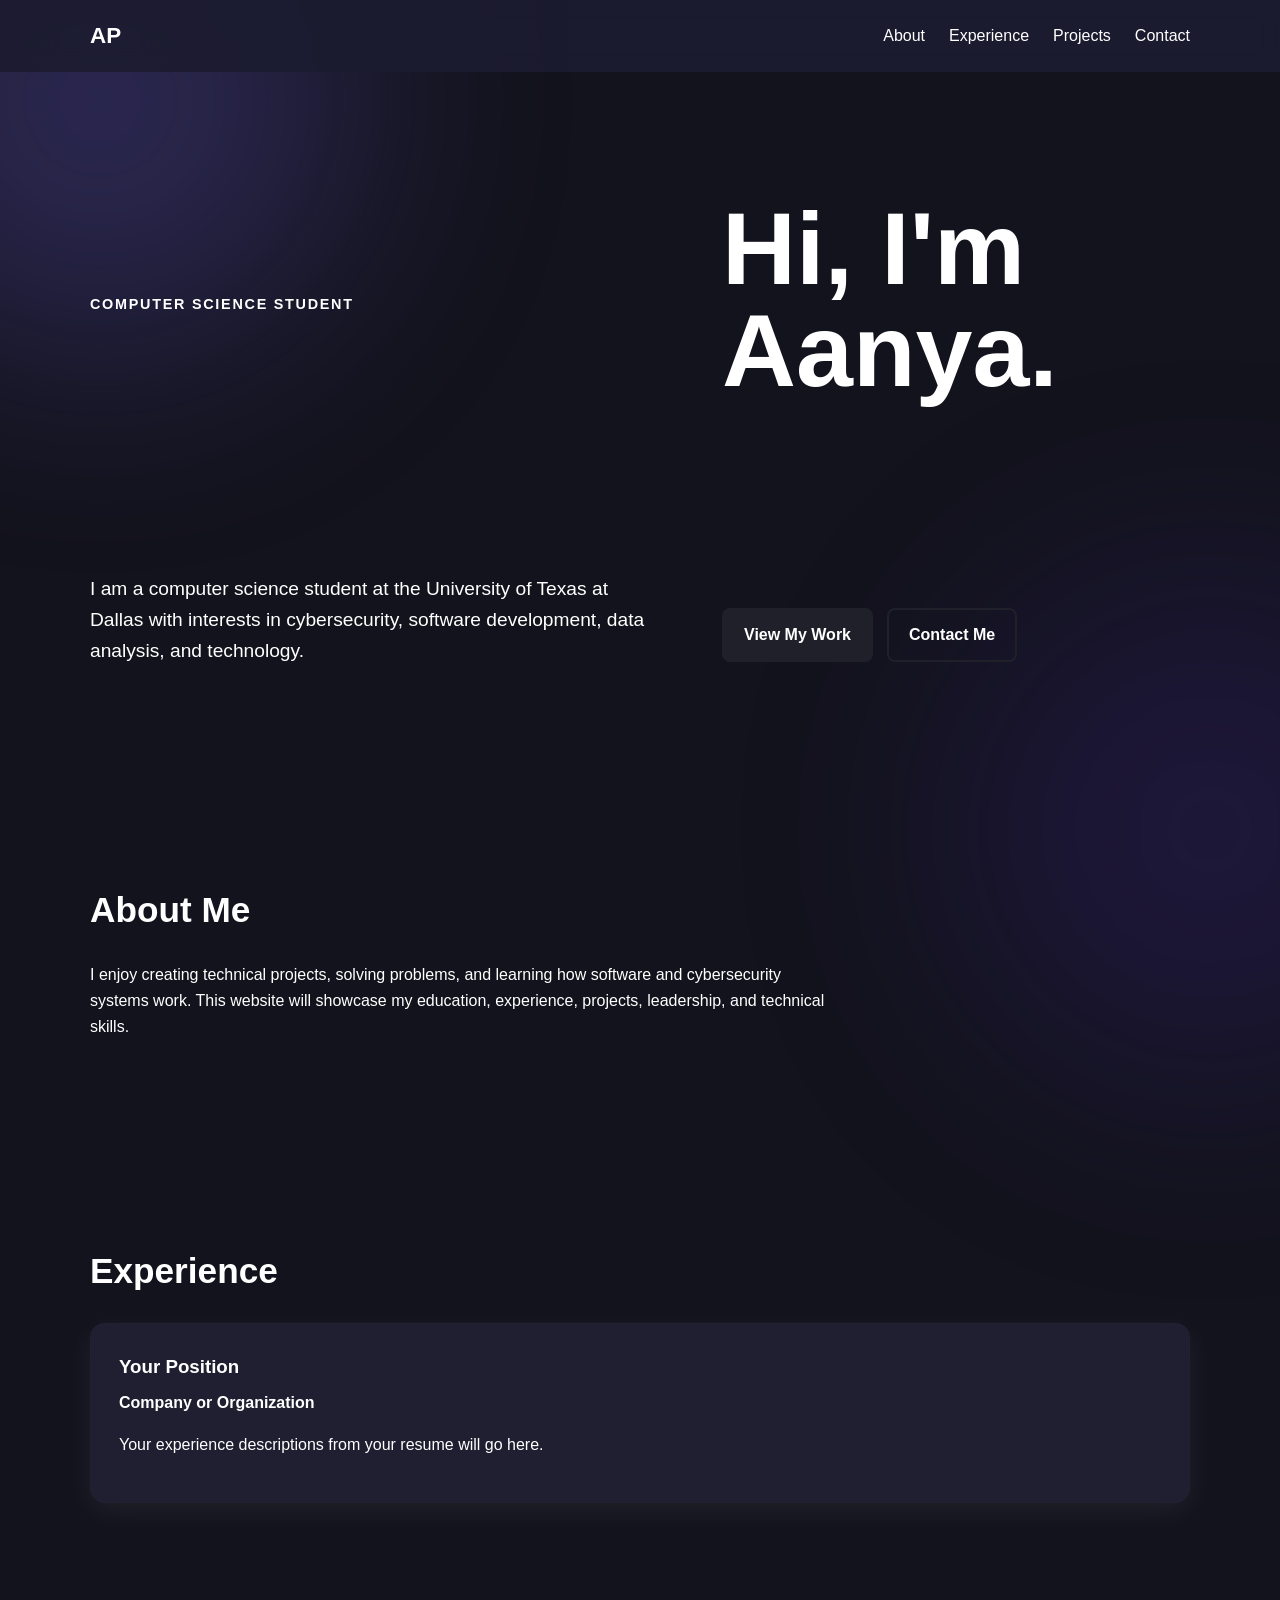
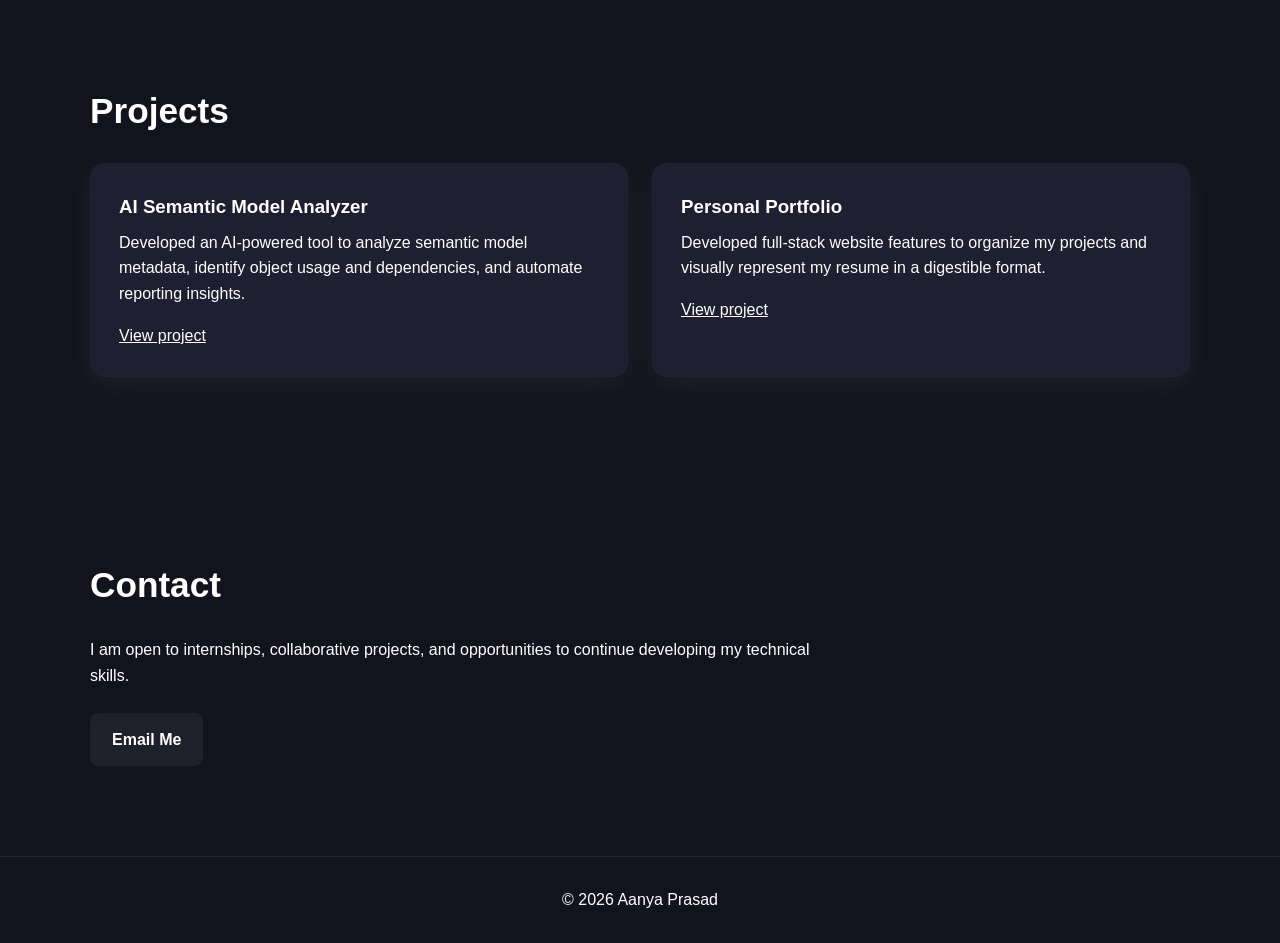
==== about.html @ 7e13acd4 "added more thematic stuff, glow, and added pages, need to update them" ====
<!DOCTYPE html>
<html lang="en">
<head>
    <meta charset="UTF-8">

    <meta
        name="viewport"
        content="width=device-width, initial-scale=1.0"
    >

    <meta
        name="description"
        content="Portfolio website for Aanya Prasad, a computer science student at UT Dallas."
    >

    <title>Aanya Prasad | Portfolio</title>

    <link rel="stylesheet" href="assets/css/style.css">
</head>

<body>
    <header class="site-header">
        <nav class="navbar">
            <a class="logo" href="#home">AP</a>

            <ul class="nav-links">
                <li><a href="#about">About</a></li>
                <li><a href="#experience">Experience</a></li>
                <li><a href="#projects">Projects</a></li>
                <li><a href="#contact">Contact</a></li>
            </ul>
        </nav>
    </header>

    <main>
        <section id="home" class="hero">
            <p class="eyebrow">Computer Science Student</p>

            <h1>Hi, I'm Aanya.</h1>

            <p class="hero-description">
                I am a computer science student at the University of Texas
                at Dallas with interests in cybersecurity, software
                development, data analysis, and technology.
            </p>

            <div class="hero-buttons">
                <a class="button primary-button" href="#projects">
                    View My Work
                </a>

                <a class="button secondary-button" href="#contact">
                    Contact Me
                </a>
            </div>
        </section>

        <section id="about" class="content-section">
            <h2>About Me</h2>

            <p>
                I enjoy creating technical projects, solving problems, and
                learning how software and cybersecurity systems work. This
                website will showcase my education, experience, projects,
                leadership, and technical skills.
            </p>
        </section>

        <section id="experience" class="content-section">
            <h2>Experience</h2>

            <article class="card">
                <h3>Your Position</h3>
                <p class="card-subtitle">Company or Organization</p>
                <p>
                    Your experience descriptions from your resume will go here.
                </p>
            </article>
        </section>

        <section id="projects" class="content-section">
            <h2>Projects</h2>

            <div class="card-grid">
                <article class="card">
                    <h3>AI Semantic Model Analyzer</h3>

                    <p>
                        Developed an AI-powered tool to analyze semantic model 
                        metadata, identify object usage and dependencies, and 
                        automate reporting insights.
                    </p>

                    <a href="#" aria-label="View AI Semantic Model Analyzer">
                        View project
                    </a>
                </article>

                <article class="card">
                    <h3>Personal Portfolio</h3>

                    <p>
                        Developed full-stack website features to organize
                        my projects and visually represent my resume in a 
                        digestible format.
                    </p>

                    <a href="#" aria-label="View additional project">
                        View project
                    </a>
                </article>
            </div>
        </section>

        <section id="contact" class="content-section">
            <h2>Contact</h2>

            <p>
                I am open to internships, collaborative projects, and
                opportunities to continue developing my technical skills.
            </p>

            <a class="button primary-button" href="mailto:your-email@example.com">
                Email Me
            </a>
        </section>
    </main>

    <footer>
        <p>
            &copy; <span id="current-year"></span> Aanya Prasad
        </p>
    </footer>

    <script src="assets/js/script.js"></script>
</body>
</html>
---- assets/css/style.css ----
/* ------------------------------
   Global reset and base styles
------------------------------ */

* {
    box-sizing: border-box;
    margin: 0;
    padding: 0;
}

html {
    scroll-behavior: smooth;
}

body {
    position: relative;
    min-height: 100vh;
    overflow-x: hidden;

    background: #13131d;
    color: #ffffff;

    font-family: Arial, Helvetica, sans-serif;
    line-height: 1.6;
}

body::before,
body::after {
    content: "";
    position: fixed;
    z-index: -2;

    width: 500px;
    height: 500px;

    border-radius: 50%;
    filter: blur(120px);
    opacity: 0.35;

    pointer-events: none;
}

body::before {
    top: -150px;
    left: -150px;

    background: rgba(121, 107, 245, 0.7);
}

body::after {
    right: -180px;
    bottom: -180px;

    background: rgba(70, 40, 160, 0.65);
}

a {
    color: inherit;
}


/* ------------------------------
   Header and navigation
------------------------------ */

.site-header {
    position: sticky;
    top: 0;
    z-index: 100;

    background: rgba(28, 28, 49, 0.95);
    backdrop-filter: blur(10px);
}

.navbar {
    display: flex;
    align-items: center;
    justify-content: space-between;

    width: min(1100px, 90%);
    min-height: 72px;
    margin: 0 auto;
}

.logo {
    display: inline-block;

    font-size: 1.4rem;
    font-weight: bold;
    text-decoration: none;

    transition:
        transform 0.25s ease,
        text-shadow 0.25s ease,
        color 0.25s ease;
}

.logo:hover {
    transform: translateY(-3px) scale(1.08);

    text-shadow:
        0 0 10px rgba(121, 107, 245, 0.75),
        0 0 22px rgba(121, 107, 245, 0.45),
        0 0 34px rgba(121, 107, 245, 0.25);
}

.nav-links {
    display: flex;
    gap: 24px;

    list-style: none;
}

.nav-links a {
    display: inline-block;

    text-decoration: none;
    letter-spacing: 0;

    transition:
        transform 0.25s ease,
        text-shadow 0.25s ease,
        letter-spacing 0.25s ease,
        color 0.25s ease;
}

.nav-links a:hover {
    letter-spacing: 0.05em;
    transform: translateY(-3px) scale(1.09);

    text-shadow:
        0 0 10px rgba(121, 107, 245, 0.7),
        0 0 20px rgba(121, 107, 245, 0.45),
        0 0 35px rgba(121, 107, 245, 0.25);
}


/* ------------------------------
   Main layout
------------------------------ */

main {
    width: min(1100px, 90%);
    margin: 0 auto;
}


/* ------------------------------
   Hero section
------------------------------ */

.hero {
    display: grid;
    grid-template-columns: 1.1fr 0.9fr;
    align-items: center;
    gap: 60px;

    min-height: 80vh;
    padding: 80px 0;
}

.hero-content {
    position: relative;
    z-index: 2;
}

.eyebrow {
    margin-bottom: 12px;

    font-size: 0.9rem;
    font-weight: bold;
    letter-spacing: 0.12em;
    text-transform: uppercase;
}

.hero h1 {
    max-width: 800px;
    margin-bottom: 20px;

    font-size: clamp(3rem, 8vw, 6.5rem);
    line-height: 1;
}

.hero-name {
    background-image: linear-gradient(
        135deg,
        #8174ff 0%,
        #a96eff 20%,
        #d56dff 42%,
        #ff7ca7 60%,
        #ff9d73 78%,
        #ffe07e 100%
    );

    background-size: 150% 100%;
    background-position: 75% center;

    background-clip: text;
    -webkit-background-clip: text;

    color: transparent;
    -webkit-text-fill-color: transparent;
}

.hero-description {
    max-width: 680px;

    font-size: 1.2rem;
}

.hero-buttons {
    display: flex;
    flex-wrap: wrap;
    gap: 14px;

    margin-top: 30px;
}


/* ------------------------------
   Hero image and glow
------------------------------ */

.hero-visual {
    position: relative;
    isolation: isolate;

    display: flex;
    align-items: center;
    justify-content: center;

    min-height: 520px;
}

.glow {
    position: absolute;
    z-index: -1;

    width: 420px;
    height: 420px;

    border-radius: 50%;
    filter: blur(75px);

    pointer-events: none;
}

.glow-bottom {

    left: -100px;
    bottom: -140px;
    width: 520px;
    height: 520px;

    background: radial-gradient(
        circle,
        rgba(255, 204, 101, 1) 0%,
        rgba(255, 118, 112, 0.85) 30%,
        rgba(225, 76, 158, 0.55) 55%,
        rgba(140, 88, 255, 0.25) 72%,
        transparent 82%
    );
}

.glow-top {

    right: -40px;
    top: -20px;
    width: 330px;
    height: 330px;

    background: radial-gradient(
        circle,
        rgba(255, 204, 101, 1) 0%,
        rgba(255, 118, 112, 0.85) 30%,
        rgba(225, 76, 158, 0.55) 55%,
        rgba(140, 88, 255, 0.25) 72%,
        transparent 82%
    );
}

.headshot-placeholder,
.headshot {
    position: relative;
    z-index: 1;

    width: min(360px, 85%);
    aspect-ratio: 4 / 5;

    border: 1px solid rgba(255, 255, 255, 0.16);
    border-radius: 28px;
}

.headshot-placeholder {
    display: flex;
    align-items: center;
    justify-content: center;

    background: rgba(255, 255, 255, 0.04);
    backdrop-filter: blur(10px);

    color: rgba(255, 255, 255, 0.55);
    font-weight: bold;
    letter-spacing: 0.08em;
    text-transform: uppercase;
}

.headshot {
    display: block;
    object-fit: cover;

    box-shadow:
        0 18px 50px rgba(0, 0, 0, 0.3),
        0 0 35px rgba(255, 105, 132, 0.16);
}


/* ------------------------------
   Buttons
------------------------------ */

.button {
    display: inline-block;

    padding: 12px 20px;

    border: 2px solid #20202a;
    border-radius: 8px;

    font-weight: bold;
    text-decoration: none;

    transition:
        transform 0.25s ease,
        box-shadow 0.25s ease,
        background-color 0.25s ease,
        color 0.25s ease;
}

.primary-button {
    background: #20202a;
    color: #ffffff;
}

.secondary-button {
    background: transparent;
}

.button:hover {
    transform: translateY(-3px) scale(1.03);

    box-shadow:
        0 0 10px rgba(121, 107, 245, 0.4),
        0 0 25px rgba(121, 107, 245, 0.25);
}

.contact-section .button {
    margin-top: 24px;
}


/* ------------------------------
   Content sections
------------------------------ */

.content-section {
    padding: 90px 0;
}

.content-section h2 {
    margin-bottom: 24px;

    font-size: 2.2rem;
}

.content-section > p {
    max-width: 750px;
    margin-bottom: 24px;
}

.section-text {
    position: relative;
    isolation: isolate;

    max-width: 750px;
}

.section-text::before {
    content: "";
    position: absolute;
    z-index: -1;

    width: 420px;
    height: 260px;

    top: 50%;
    left: 22%;

    transform: translate(-50%, -50%);
    border-radius: 50%;

    filter: blur(85px);
    opacity: 0.22;

    pointer-events: none;
}

.section-text h2 {
    display: inline-block;

    background-clip: text;
    -webkit-background-clip: text;

    color: transparent;
    -webkit-text-fill-color: transparent;
}


/* ------------------------------
   Section glow colors
------------------------------ */

.about-section .section-text::before {
    background: #ff6f7d;
}

.experience-section .section-text::before {
    background: #b66cff;
}

.projects-section .section-text::before {
    background: #ffae42;
}

.contact-section .section-text::before {
    background: #ff5fa2;
}


/* ------------------------------
   Section heading gradients
------------------------------ */

.about-section h2 {
    background-image: linear-gradient(
        90deg,
        #ffcb8e,
        #ff738a
    );
}

.experience-section h2 {
    background-image: linear-gradient(
        90deg,
        #8f7cff,
        #d67cff
    );
}

.projects-section h2 {
    background-image: linear-gradient(
        90deg,
        #ffe073,
        #ff9d45
    );
}

.contact-section h2 {
    background-image: linear-gradient(
        90deg,
        #ff8cc8,
        #ff5f91
    );
}


/* ------------------------------
   Cards
------------------------------ */

.card-grid {
    display: grid;
    grid-template-columns: repeat(2, minmax(0, 1fr));
    gap: 24px;
}

.card {
    padding: 28px;

    background: rgba(33, 34, 53, 0.88);
    border: 1px solid #212132;
    border-radius: 14px;

    box-shadow: 0 8px 30px rgba(253, 253, 253, 0.06);
}

.card h3 {
    margin-bottom: 8px;
}

.card p {
    margin-bottom: 16px;
}

.card-subtitle {
    font-weight: bold;
}


/* ------------------------------
   Footer
------------------------------ */

footer {
    padding: 30px;

    text-align: center;

    border-top: 1px solid #27273f;
}


/* ------------------------------
   Mobile styles
------------------------------ */

@media (max-width: 800px) {
    .hero {
        grid-template-columns: 1fr;
        gap: 30px;

        min-height: auto;
        padding: 90px 0 60px;
    }

    .hero-visual {
        min-height: 420px;
    }

    .headshot-glow {
        width: 620px;
        height: 620px;
    }

    .headshot-placeholder,
    .headshot {
        width: min(320px, 82%);
    }
}

@media (max-width: 700px) {
    .navbar {
        min-height: 64px;
    }

    .nav-links {
        gap: 12px;

        font-size: 0.9rem;
    }

    .card-grid {
        grid-template-columns: 1fr;
    }

    .hero h1 {
        font-size: clamp(3rem, 15vw, 5rem);
    }

    .content-section {
        padding: 70px 0;
    }

    .section-text::before {
        width: 320px;
        height: 220px;

        left: 35%;
    }
}
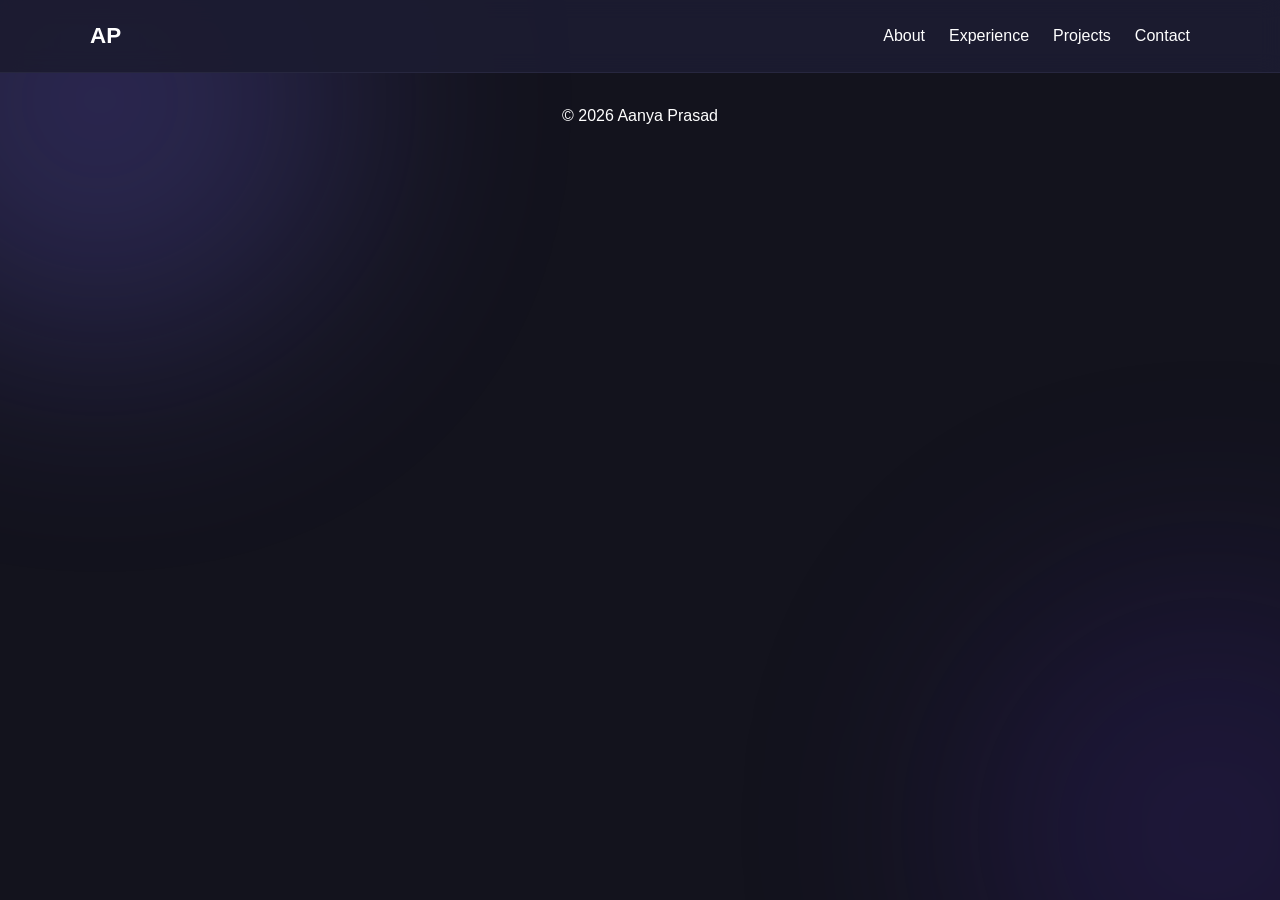
==== commit 480be970: "footer update, contact page fleshed out, idk what else" ====
--- a/about.html
+++ b/about.html
@@ -21,18 +21,18 @@
 <body>
     <header class="site-header">
         <nav class="navbar">
-            <a class="logo" href="#home">AP</a>
+            <a class="logo" href="index.html">AP</a>
 
             <ul class="nav-links">
-                <li><a href="#about">About</a></li>
-                <li><a href="#experience">Experience</a></li>
-                <li><a href="#projects">Projects</a></li>
-                <li><a href="#contact">Contact</a></li>
+                <li><a href="about.html">About</a></li>
+                <li><a href="experience.html">Experience</a></li>
+                <li><a href="projects.html">Projects</a></li>
+                <li><a href="contact.html">Contact</a></li>
             </ul>
         </nav>
     </header>
 
-    <main>
+    <!-- <main>
         <section id="home" class="hero">
             <p class="eyebrow">Computer Science Student</p>
 
@@ -124,7 +124,7 @@
                 Email Me
             </a>
         </section>
-    </main>
+    </main> -->
 
     <footer>
         <p>
--- a/assets/css/style.css
+++ b/assets/css/style.css
@@ -324,7 +324,10 @@
 
     padding: 12px 20px;
 
-    border: 2px solid #20202a;
+    margin-right: 12px;
+    margin-top: 12px;
+
+    border: 1.5px solid #32324a;
     border-radius: 8px;
 
     font-weight: bold;
@@ -344,6 +347,7 @@
 
 .secondary-button {
     background: transparent;
+    color: #ffffff;
 }
 
 .button:hover {
@@ -354,23 +358,73 @@
         0 0 25px rgba(121, 107, 245, 0.25);
 }
 
-.contact-section .button {
-    margin-top: 24px;
-}
-
 
 /* ------------------------------
    Content sections
 ------------------------------ */
-
 .content-section {
     padding: 90px 0;
 }
 
 .content-section h2 {
     margin-bottom: 24px;
-
     font-size: 2.2rem;
+}
+
+.contact-form {
+    display: flex;
+    flex-direction: column;
+    gap: 24px;
+
+    width: 100%;
+    max-width: 700px;
+}
+
+.form-field {
+    display: flex;
+    flex-direction: column;
+    gap: 8px;
+}
+
+.form-field label {
+    font-size: 0.95rem;
+    font-weight: bold;
+}
+
+.form-field input,
+.form-field textarea {
+    width: 100%;
+    padding: 14px 16px;
+
+    background: rgba(255, 255, 255, 0.05);
+    color: #ffffff;
+
+    border: 1px solid rgba(255, 255, 255, 0.15);
+    border-radius: 10px;
+
+    font: inherit;
+
+    transition:
+        border-color 0.25s ease,
+        box-shadow 0.25s ease,
+        background-color 0.25s ease;
+}
+
+.form-field textarea {
+    resize: vertical;
+    min-height: 160px;
+}
+
+.form-field input:focus,
+.form-field textarea:focus {
+    outline: none;
+
+    background: rgba(255, 255, 255, 0.07);
+    border-color: rgba(169, 110, 255, 0.8);
+
+    box-shadow:
+        0 0 0 3px rgba(169, 110, 255, 0.12),
+        0 0 22px rgba(169, 110, 255, 0.12);
 }
 
 .content-section > p {
@@ -415,6 +469,76 @@
     -webkit-text-fill-color: transparent;
 }
 
+
+/* ------------------------------
+    Contact Page Stuff
+------------------------------ */
+.contact-page {
+    display: grid;
+    grid-template-columns: 0.85fr 1.15fr;
+    align-items: start;
+    gap: 70px;
+
+    min-height: calc(100vh - 72px);
+    padding: 100px 0;
+}
+
+.contact-intro h1 {
+    margin-bottom: 20px;
+
+    font-size: clamp(3rem, 7vw, 5.5rem);
+    line-height: 1;
+
+    background-image: linear-gradient(
+        275deg,
+        #fbb9db,
+        #fc3d79
+    );
+
+    background-clip: text;
+    -webkit-background-clip: text;
+
+    color: transparent;
+    -webkit-text-fill-color: transparent;
+}
+
+.contact-intro p {
+    max-width: 500px;
+}
+
+.contact-form {
+    width: 100%;
+    max-width: 650px;
+}
+
+.contact-section .button {
+    margin-top: 24px;
+}
+.contact-form-container {
+    position: relative;
+    isolation: isolate;
+    width: 100%;
+    max-width: 750px;
+}
+
+.contact-form-container::before {
+    content: "";
+    position: absolute;
+    z-index: -1;
+
+    width: 700px;
+    height: 500px;
+
+    top: 50%;
+    left: 50%;
+    transform: translate(-50%, -50%);
+
+    border-radius: 50%;
+    background: #ff5fa2;
+
+    filter: blur(110px);
+    opacity: 0.25;
+}
 
 /* ------------------------------
    Section glow colors
@@ -519,6 +643,38 @@
     border-top: 1px solid #27273f;
 }
 
+.footer-content {
+    display: flex;
+    justify-content: space-between;
+    align-items: center;
+
+    width: min(1100px, 90%);
+    margin: 0 auto;
+}
+
+.social-icon {
+    width: 34px;
+    height: 34px;
+
+    transition:
+        transform 0.25s ease,
+        filter 0.25s ease;
+}
+
+.social-icon:hover {
+    transform: translateY(-3px) scale(1.1);
+
+    filter:
+        drop-shadow(0 0 8px rgba(121, 107, 245, 0.6))
+        drop-shadow(0 0 18px rgba(121, 107, 245, 0.35));
+}
+
+.social-links {
+    display: flex;
+    align-items: center;
+    gap: 18px;
+}
+
 
 /* ------------------------------
    Mobile styles
@@ -537,17 +693,20 @@
         min-height: 420px;
     }
 
-    .headshot-glow {
-        width: 620px;
-        height: 620px;
-    }
-
     .headshot-placeholder,
     .headshot {
         width: min(320px, 82%);
     }
 }
 
+@media (max-width: 800px) {
+    .contact-page {
+        grid-template-columns: 1fr;
+        gap: 45px;
+        padding: 70px 0;
+    }
+}
+
 @media (max-width: 700px) {
     .navbar {
         min-height: 64px;
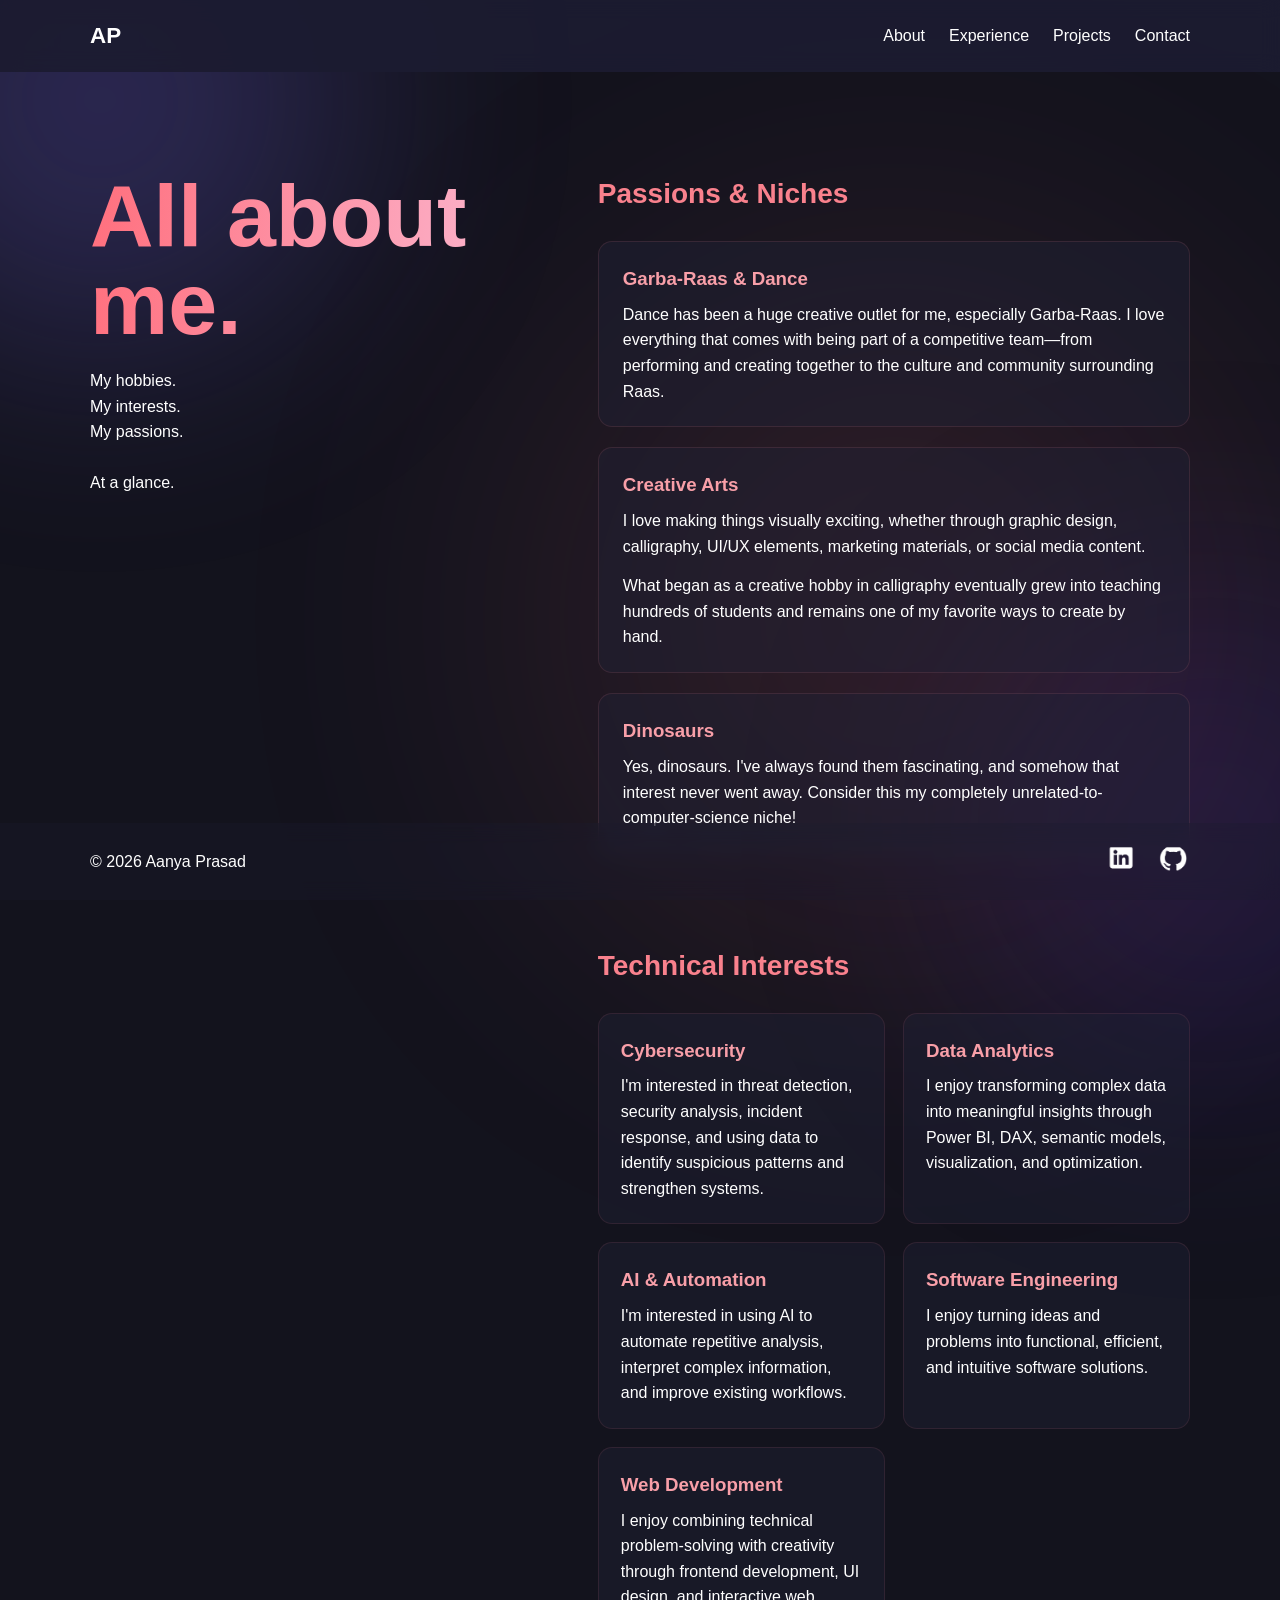
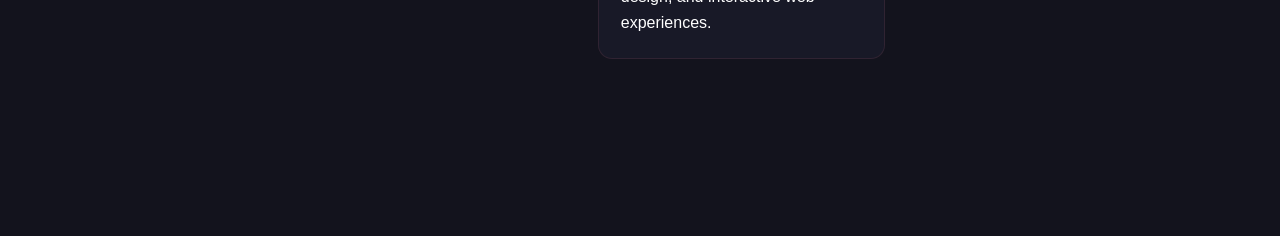
==== commit a3a3ee10: "finished it lol but updated all pages, made the experience a timeline, about me card section, added " ====
--- a/about.html
+++ b/about.html
@@ -16,6 +16,7 @@
     <title>Aanya Prasad | Portfolio</title>
 
     <link rel="stylesheet" href="assets/css/style.css">
+    <link rel="stylesheet" href="assets/css/about.css">
 </head>
 
 <body>
@@ -32,104 +33,149 @@
         </nav>
     </header>
 
-    <!-- <main>
-        <section id="home" class="hero">
-            <p class="eyebrow">Computer Science Student</p>
+    <main>
+        <section id="about" class="about-page">
 
-            <h1>Hi, I'm Aanya.</h1>
+            <div class="about-intro">
+                <h1>All about me.</h1>
 
-            <p class="hero-description">
-                I am a computer science student at the University of Texas
-                at Dallas with interests in cybersecurity, software
-                development, data analysis, and technology.
-            </p>
+                <p>
+                    My hobbies.<br>
+                    My interests.<br>
+                    My passions.<br><br>
+                    At a glance.
+                </p>
+            </div>
 
-            <div class="hero-buttons">
-                <a class="button primary-button" href="#projects">
-                    View My Work
+            <div class="about-content">
+
+                <section class="about-group">
+                    <h2>Passions & Niches</h2>
+
+                    <div class="about-card">
+                        <h3>Garba-Raas & Dance</h3>
+                        <p>
+                            Dance has been a huge creative outlet for me, especially
+                            Garba-Raas. I love everything that comes with being part
+                            of a competitive team—from performing and creating
+                            together to the culture and community surrounding Raas.
+                        </p>
+                    </div>
+
+                    <div class="about-card">
+                        <h3>Creative Arts</h3>
+                        <p>
+                            I love making things visually exciting, whether through
+                            graphic design, calligraphy, UI/UX elements, marketing
+                            materials, or social media content.
+                        </p>
+
+                        <p>
+                            What began as a creative hobby in calligraphy eventually
+                            grew into teaching hundreds of students and remains one
+                            of my favorite ways to create by hand.
+                        </p>
+                    </div>
+
+                    <div class="about-card">
+                        <h3>Dinosaurs</h3>
+                        <p>
+                            Yes, dinosaurs. I've always found them fascinating, and
+                            somehow that interest never went away. Consider this my
+                            completely unrelated-to-computer-science niche!
+                        </p>
+                    </div>
+                </section>
+
+
+                <section class="about-group">
+                    <h2>Technical Interests</h2>
+
+                    <div class="interest-grid">
+
+                        <article class="interest-card">
+                            <h3>Cybersecurity</h3>
+                            <p>
+                                I'm interested in threat detection, security analysis,
+                                incident response, and using data to identify suspicious
+                                patterns and strengthen systems.
+                            </p>
+                        </article>
+
+                        <article class="interest-card">
+                            <h3>Data Analytics</h3>
+                            <p>
+                                I enjoy transforming complex data into meaningful
+                                insights through Power BI, DAX, semantic models,
+                                visualization, and optimization.
+                            </p>
+                        </article>
+
+                        <article class="interest-card">
+                            <h3>AI & Automation</h3>
+                            <p>
+                                I'm interested in using AI to automate repetitive
+                                analysis, interpret complex information, and improve
+                                existing workflows.
+                            </p>
+                        </article>
+
+                        <article class="interest-card">
+                            <h3>Software Engineering</h3>
+                            <p>
+                                I enjoy turning ideas and problems into functional,
+                                efficient, and intuitive software solutions.
+                            </p>
+                        </article>
+
+                        <article class="interest-card">
+                            <h3>Web Development</h3>
+                            <p>
+                                I enjoy combining technical problem-solving with
+                                creativity through frontend development, UI design,
+                                and interactive web experiences.
+                            </p>
+                        </article>
+
+                    </div>
+                </section>
+
+            </div>
+
+        </section>
+    </main>
+
+    <footer>
+        <div class="footer-content">
+            <p>&copy; <span id="current-year"></span> Aanya Prasad</p>
+
+            <div class="social-links">
+                <a
+                    href="https://www.linkedin.com/in/aanya-prasad-876735283/"
+                    target="_blank"
+                    rel="noopener noreferrer"
+                    aria-label="Visit my LinkedIn profile"
+                >
+                    <img
+                        src="assets/images/linkedin.png"
+                        alt="LinkedIn"
+                        class="social-icon"
+                    >
                 </a>
-
-                <a class="button secondary-button" href="#contact">
-                    Contact Me
+                <a
+                    href="https://github.com/aanyaprsd"
+                    target="_blank"
+                    rel="noopener noreferrer"
+                    aria-label="Visit my GitHub profile"
+                >
+                    <img
+                        src="assets/images/github.png"
+                        alt="GitHub"
+                        class="social-icon"
+                    >
                 </a>
             </div>
-        </section>
-
-        <section id="about" class="content-section">
-            <h2>About Me</h2>
-
-            <p>
-                I enjoy creating technical projects, solving problems, and
-                learning how software and cybersecurity systems work. This
-                website will showcase my education, experience, projects,
-                leadership, and technical skills.
-            </p>
-        </section>
-
-        <section id="experience" class="content-section">
-            <h2>Experience</h2>
-
-            <article class="card">
-                <h3>Your Position</h3>
-                <p class="card-subtitle">Company or Organization</p>
-                <p>
-                    Your experience descriptions from your resume will go here.
-                </p>
-            </article>
-        </section>
-
-        <section id="projects" class="content-section">
-            <h2>Projects</h2>
-
-            <div class="card-grid">
-                <article class="card">
-                    <h3>AI Semantic Model Analyzer</h3>
-
-                    <p>
-                        Developed an AI-powered tool to analyze semantic model 
-                        metadata, identify object usage and dependencies, and 
-                        automate reporting insights.
-                    </p>
-
-                    <a href="#" aria-label="View AI Semantic Model Analyzer">
-                        View project
-                    </a>
-                </article>
-
-                <article class="card">
-                    <h3>Personal Portfolio</h3>
-
-                    <p>
-                        Developed full-stack website features to organize
-                        my projects and visually represent my resume in a 
-                        digestible format.
-                    </p>
-
-                    <a href="#" aria-label="View additional project">
-                        View project
-                    </a>
-                </article>
-            </div>
-        </section>
-
-        <section id="contact" class="content-section">
-            <h2>Contact</h2>
-
-            <p>
-                I am open to internships, collaborative projects, and
-                opportunities to continue developing my technical skills.
-            </p>
-
-            <a class="button primary-button" href="mailto:your-email@example.com">
-                Email Me
-            </a>
-        </section>
-    </main> -->
-
-    <footer>
-        <p>
-            &copy; <span id="current-year"></span> Aanya Prasad
-        </p>
+        </div>
     </footer>
 
     <script src="assets/js/script.js"></script>
--- a/assets/css/style.css
+++ b/assets/css/style.css
@@ -1,5 +1,5 @@
 /* ------------------------------
-   Global reset and base styles
+   Global reset and base/background styles
 ------------------------------ */
 
 * {
@@ -10,6 +10,9 @@
 
 html {
     scroll-behavior: smooth;
+
+    scrollbar-color: #61263d #1d163a;
+    scrollbar-width: auto;
 }
 
 body {
@@ -136,7 +139,7 @@
 
 
 /* ------------------------------
-   Main layout
+   Main container
 ------------------------------ */
 
 main {
@@ -144,177 +147,6 @@
     margin: 0 auto;
 }
 
-
-/* ------------------------------
-   Hero section
------------------------------- */
-
-.hero {
-    display: grid;
-    grid-template-columns: 1.1fr 0.9fr;
-    align-items: center;
-    gap: 60px;
-
-    min-height: 80vh;
-    padding: 80px 0;
-}
-
-.hero-content {
-    position: relative;
-    z-index: 2;
-}
-
-.eyebrow {
-    margin-bottom: 12px;
-
-    font-size: 0.9rem;
-    font-weight: bold;
-    letter-spacing: 0.12em;
-    text-transform: uppercase;
-}
-
-.hero h1 {
-    max-width: 800px;
-    margin-bottom: 20px;
-
-    font-size: clamp(3rem, 8vw, 6.5rem);
-    line-height: 1;
-}
-
-.hero-name {
-    background-image: linear-gradient(
-        135deg,
-        #8174ff 0%,
-        #a96eff 20%,
-        #d56dff 42%,
-        #ff7ca7 60%,
-        #ff9d73 78%,
-        #ffe07e 100%
-    );
-
-    background-size: 150% 100%;
-    background-position: 75% center;
-
-    background-clip: text;
-    -webkit-background-clip: text;
-
-    color: transparent;
-    -webkit-text-fill-color: transparent;
-}
-
-.hero-description {
-    max-width: 680px;
-
-    font-size: 1.2rem;
-}
-
-.hero-buttons {
-    display: flex;
-    flex-wrap: wrap;
-    gap: 14px;
-
-    margin-top: 30px;
-}
-
-
-/* ------------------------------
-   Hero image and glow
------------------------------- */
-
-.hero-visual {
-    position: relative;
-    isolation: isolate;
-
-    display: flex;
-    align-items: center;
-    justify-content: center;
-
-    min-height: 520px;
-}
-
-.glow {
-    position: absolute;
-    z-index: -1;
-
-    width: 420px;
-    height: 420px;
-
-    border-radius: 50%;
-    filter: blur(75px);
-
-    pointer-events: none;
-}
-
-.glow-bottom {
-
-    left: -100px;
-    bottom: -140px;
-    width: 520px;
-    height: 520px;
-
-    background: radial-gradient(
-        circle,
-        rgba(255, 204, 101, 1) 0%,
-        rgba(255, 118, 112, 0.85) 30%,
-        rgba(225, 76, 158, 0.55) 55%,
-        rgba(140, 88, 255, 0.25) 72%,
-        transparent 82%
-    );
-}
-
-.glow-top {
-
-    right: -40px;
-    top: -20px;
-    width: 330px;
-    height: 330px;
-
-    background: radial-gradient(
-        circle,
-        rgba(255, 204, 101, 1) 0%,
-        rgba(255, 118, 112, 0.85) 30%,
-        rgba(225, 76, 158, 0.55) 55%,
-        rgba(140, 88, 255, 0.25) 72%,
-        transparent 82%
-    );
-}
-
-.headshot-placeholder,
-.headshot {
-    position: relative;
-    z-index: 1;
-
-    width: min(360px, 85%);
-    aspect-ratio: 4 / 5;
-
-    border: 1px solid rgba(255, 255, 255, 0.16);
-    border-radius: 28px;
-}
-
-.headshot-placeholder {
-    display: flex;
-    align-items: center;
-    justify-content: center;
-
-    background: rgba(255, 255, 255, 0.04);
-    backdrop-filter: blur(10px);
-
-    color: rgba(255, 255, 255, 0.55);
-    font-weight: bold;
-    letter-spacing: 0.08em;
-    text-transform: uppercase;
-}
-
-.headshot {
-    display: block;
-    object-fit: cover;
-
-    box-shadow:
-        0 18px 50px rgba(0, 0, 0, 0.3),
-        0 0 35px rgba(255, 105, 132, 0.16);
-}
-
-
 /* ------------------------------
    Buttons
 ------------------------------ */
@@ -323,9 +155,6 @@
     display: inline-block;
 
     padding: 12px 20px;
-
-    margin-right: 12px;
-    margin-top: 12px;
 
     border: 1.5px solid #32324a;
     border-radius: 8px;
@@ -338,6 +167,14 @@
         box-shadow 0.25s ease,
         background-color 0.25s ease,
         color 0.25s ease;
+    
+}
+
+.button-group{
+    display: flex;
+    flex-wrap: wrap;
+    gap: 18px;
+    margin-top: 24px;
 }
 
 .primary-button {
@@ -357,246 +194,6 @@
         0 0 10px rgba(121, 107, 245, 0.4),
         0 0 25px rgba(121, 107, 245, 0.25);
 }
-
-
-/* ------------------------------
-   Content sections
------------------------------- */
-.content-section {
-    padding: 90px 0;
-}
-
-.content-section h2 {
-    margin-bottom: 24px;
-    font-size: 2.2rem;
-}
-
-.contact-form {
-    display: flex;
-    flex-direction: column;
-    gap: 24px;
-
-    width: 100%;
-    max-width: 700px;
-}
-
-.form-field {
-    display: flex;
-    flex-direction: column;
-    gap: 8px;
-}
-
-.form-field label {
-    font-size: 0.95rem;
-    font-weight: bold;
-}
-
-.form-field input,
-.form-field textarea {
-    width: 100%;
-    padding: 14px 16px;
-
-    background: rgba(255, 255, 255, 0.05);
-    color: #ffffff;
-
-    border: 1px solid rgba(255, 255, 255, 0.15);
-    border-radius: 10px;
-
-    font: inherit;
-
-    transition:
-        border-color 0.25s ease,
-        box-shadow 0.25s ease,
-        background-color 0.25s ease;
-}
-
-.form-field textarea {
-    resize: vertical;
-    min-height: 160px;
-}
-
-.form-field input:focus,
-.form-field textarea:focus {
-    outline: none;
-
-    background: rgba(255, 255, 255, 0.07);
-    border-color: rgba(169, 110, 255, 0.8);
-
-    box-shadow:
-        0 0 0 3px rgba(169, 110, 255, 0.12),
-        0 0 22px rgba(169, 110, 255, 0.12);
-}
-
-.content-section > p {
-    max-width: 750px;
-    margin-bottom: 24px;
-}
-
-.section-text {
-    position: relative;
-    isolation: isolate;
-
-    max-width: 750px;
-}
-
-.section-text::before {
-    content: "";
-    position: absolute;
-    z-index: -1;
-
-    width: 420px;
-    height: 260px;
-
-    top: 50%;
-    left: 22%;
-
-    transform: translate(-50%, -50%);
-    border-radius: 50%;
-
-    filter: blur(85px);
-    opacity: 0.22;
-
-    pointer-events: none;
-}
-
-.section-text h2 {
-    display: inline-block;
-
-    background-clip: text;
-    -webkit-background-clip: text;
-
-    color: transparent;
-    -webkit-text-fill-color: transparent;
-}
-
-
-/* ------------------------------
-    Contact Page Stuff
------------------------------- */
-.contact-page {
-    display: grid;
-    grid-template-columns: 0.85fr 1.15fr;
-    align-items: start;
-    gap: 70px;
-
-    min-height: calc(100vh - 72px);
-    padding: 100px 0;
-}
-
-.contact-intro h1 {
-    margin-bottom: 20px;
-
-    font-size: clamp(3rem, 7vw, 5.5rem);
-    line-height: 1;
-
-    background-image: linear-gradient(
-        275deg,
-        #fbb9db,
-        #fc3d79
-    );
-
-    background-clip: text;
-    -webkit-background-clip: text;
-
-    color: transparent;
-    -webkit-text-fill-color: transparent;
-}
-
-.contact-intro p {
-    max-width: 500px;
-}
-
-.contact-form {
-    width: 100%;
-    max-width: 650px;
-}
-
-.contact-section .button {
-    margin-top: 24px;
-}
-.contact-form-container {
-    position: relative;
-    isolation: isolate;
-    width: 100%;
-    max-width: 750px;
-}
-
-.contact-form-container::before {
-    content: "";
-    position: absolute;
-    z-index: -1;
-
-    width: 700px;
-    height: 500px;
-
-    top: 50%;
-    left: 50%;
-    transform: translate(-50%, -50%);
-
-    border-radius: 50%;
-    background: #ff5fa2;
-
-    filter: blur(110px);
-    opacity: 0.25;
-}
-
-/* ------------------------------
-   Section glow colors
------------------------------- */
-
-.about-section .section-text::before {
-    background: #ff6f7d;
-}
-
-.experience-section .section-text::before {
-    background: #b66cff;
-}
-
-.projects-section .section-text::before {
-    background: #ffae42;
-}
-
-.contact-section .section-text::before {
-    background: #ff5fa2;
-}
-
-
-/* ------------------------------
-   Section heading gradients
------------------------------- */
-
-.about-section h2 {
-    background-image: linear-gradient(
-        90deg,
-        #ffcb8e,
-        #ff738a
-    );
-}
-
-.experience-section h2 {
-    background-image: linear-gradient(
-        90deg,
-        #8f7cff,
-        #d67cff
-    );
-}
-
-.projects-section h2 {
-    background-image: linear-gradient(
-        90deg,
-        #ffe073,
-        #ff9d45
-    );
-}
-
-.contact-section h2 {
-    background-image: linear-gradient(
-        90deg,
-        #ff8cc8,
-        #ff5f91
-    );
-}
-
 
 /* ------------------------------
    Cards
@@ -616,6 +213,12 @@
     border-radius: 14px;
 
     box-shadow: 0 8px 30px rgba(253, 253, 253, 0.06);
+
+    transition:
+        transform 0.3s ease,
+        box-shadow 0.3s ease,
+        border-color 0.3s ease,
+        background-color 0.3s ease;
 }
 
 .card h3 {
@@ -630,17 +233,134 @@
     font-weight: bold;
 }
 
+.card:hover {
+    position: relative;
+    z-index: 5;
+
+    transform: scale(1.05);
+
+    background: rgba(39, 39, 62, 0.96);
+
+    box-shadow:
+        0 16px 40px rgba(0, 0, 0, 0.35),
+        0 0 12px rgba(255, 209, 109, 0.4),
+        0 0 30px rgba(208, 178, 68, 0.22);
+}
+
+/* ------------------------------
+   CAROUSEL STUFF
+------------------------------ */
+
+
+.carousel {
+    width: 100%;
+    overflow: hidden;
+
+    padding: 35px 0;
+
+    /* Softly fades the cards at each edge */
+    -webkit-mask-image: linear-gradient(
+        to right,
+        transparent,
+        black 8%,
+        black 92%,
+        transparent
+    );
+
+    mask-image: linear-gradient(
+        to right,
+        transparent,
+        black 8%,
+        black 92%,
+        transparent
+    );
+}
+
+.carousel-track {
+    display: flex;
+    gap: 24px;
+
+    width: max-content;
+
+    animation: carousel-scroll 28s linear infinite;
+}
+
+.carousel .card {
+    flex: 0 0 340px;
+
+    min-height: 300px;
+    padding: 28px;
+
+    background: rgba(33, 34, 53, 0.88);
+    border: 1px solid #212132;
+    border-radius: 14px;
+
+    box-shadow: 0 8px 30px rgba(0, 0, 0, 0.2);
+
+    transition:
+        transform 0.3s ease,
+        box-shadow 0.3s ease,
+        border-color 0.3s ease,
+        background-color 0.3s ease;
+}
+
+.carousel:hover .carousel-track {
+    animation-play-state: paused;
+}
+
+.carousel .card:hover {
+    position: relative;
+    z-index: 5;
+
+    transform: scale(1.05);
+
+    /* border-color: rgba(213, 109, 255, 0.65); */
+
+    background: rgba(39, 39, 62, 0.96);
+
+    box-shadow:
+        0 16px 40px rgba(0, 0, 0, 0.35),
+        0 0 12px rgba(213, 109, 255, 0.4),
+        0 0 30px rgba(161, 68, 208, 0.22);
+}
+
+@keyframes carousel-scroll {
+    from {
+        transform: translateX(0);
+    }
+
+    to {
+        transform: translateX(calc(-50% - 12px));
+    }
+}
+
+@media (prefers-reduced-motion: reduce) {
+    .carousel-track {
+        animation: none;
+    }
+
+    .carousel {
+        overflow-x: auto;
+    }
+}
+
 
 /* ------------------------------
    Footer
 ------------------------------ */
 
 footer {
-    padding: 30px;
+    padding: 18px;
 
     text-align: center;
-
-    border-top: 1px solid #27273f;
+    /* border-top: 1px solid #27273f; */
+    
+    position: sticky;
+    bottom: 0;
+    z-index: 100;
+
+    background: rgba(28, 28, 49, 0.32);
+    backdrop-filter: blur(10px);
 }
 
 .footer-content {
@@ -650,11 +370,13 @@
 
     width: min(1100px, 90%);
     margin: 0 auto;
+    max-height: 72px;
 }
 
 .social-icon {
     width: 34px;
     height: 34px;
+    object-fit: contain;
 
     transition:
         transform 0.25s ease,
@@ -697,19 +419,22 @@
     .headshot {
         width: min(320px, 82%);
     }
-}
-
-@media (max-width: 800px) {
+
     .contact-page {
         grid-template-columns: 1fr;
         gap: 45px;
         padding: 70px 0;
     }
-}
-
-@media (max-width: 700px) {
     .navbar {
         min-height: 64px;
+    }
+
+    .nav-links a.active {
+    color: #ffffff;
+
+    text-shadow:
+        0 0 10px rgba(121, 107, 245, 0.7),
+        0 0 20px rgba(121, 107, 245, 0.35);
     }
 
     .nav-links {
@@ -736,4 +461,17 @@
 
         left: 35%;
     }
+    .carousel .card {
+        flex-basis: 280px;
+        min-height: 280px;
+    }
+
+    .carousel-track {
+        gap: 18px;
+        animation-duration: 36s;
+    }
+
+    .carousel .card:hover {
+        transform: scale(1.03);
+    }
 }
--- a/assets/css/about.css
+++ b/assets/css/about.css
@@ -0,0 +1,204 @@
+/* ------------------------------
+   About page layout
+------------------------------ */
+
+.about-page {
+    display: grid;
+    grid-template-columns: 0.85fr 1.15fr;
+    align-items: start;
+    gap: 70px;
+
+    min-height: calc(100vh - 72px);
+    padding: 100px 0;
+}
+
+
+/* ------------------------------
+   About intro
+------------------------------ */
+
+.about-intro {
+    position: sticky;
+    top: 120px;
+    align-self: start;
+}
+
+.about-intro h1 {
+    margin-bottom: 20px;
+
+    font-size: clamp(3rem, 7vw, 5.5rem);
+    line-height: 1;
+
+    background-image: linear-gradient(
+        275deg,
+        #fbb9d2,
+        #ff6f7d
+    );
+
+    background-clip: text;
+    -webkit-background-clip: text;
+
+    color: transparent;
+    -webkit-text-fill-color: transparent;
+}
+
+.about-intro p {
+    max-width: 500px;
+}
+
+
+/* ------------------------------
+   Main about content
+------------------------------ */
+
+.about-content {
+    position: relative;
+
+    display: flex;
+    flex-direction: column;
+    gap: 70px;
+}
+
+
+/* Ambient background glow */
+
+.about-content::before {
+    content: "";
+
+    position: absolute;
+    z-index: -1;
+
+    width: 700px;
+    height: 700px;
+
+    top: 30%;
+    left: 50%;
+
+    transform: translate(-50%, -50%);
+
+    border-radius: 50%;
+
+    background: #ff6f7d;
+
+    filter: blur(150px);
+    opacity: 0.12;
+
+    pointer-events: none;
+}
+
+
+/* ------------------------------
+   About groups
+------------------------------ */
+
+.about-group h2 {
+    margin-bottom: 24px;
+
+    color: #f9818d;
+
+    font-size: 1.75rem;
+}
+
+
+/* ------------------------------
+   Passion cards
+------------------------------ */
+
+.about-card {
+    margin-bottom: 20px;
+    padding: 22px 24px;
+
+    background: rgba(33, 34, 53, 0.45);
+
+    border: 1px solid rgba(249, 129, 141, 0.12);
+    border-radius: 14px;
+
+    transition:
+        transform 0.25s ease,
+        box-shadow 0.25s ease,
+        background-color 0.25s ease;
+}
+
+.about-card:hover {
+    transform: translateX(6px);
+
+    background: rgba(39, 39, 62, 0.72);
+
+    box-shadow:
+        0 12px 35px rgba(0, 0, 0, 0.25),
+        0 0 22px rgba(255, 111, 125, 0.15);
+}
+
+.about-card h3 {
+    margin-bottom: 8px;
+
+    color: #f89fa8;
+}
+
+.about-card p + p {
+    margin-top: 14px;
+}
+
+
+/* ------------------------------
+   Technical interests
+------------------------------ */
+
+.interest-grid {
+    display: grid;
+    grid-template-columns: repeat(2, minmax(0, 1fr));
+    gap: 18px;
+}
+
+.interest-card {
+    padding: 22px;
+
+    background: rgba(33, 34, 53, 0.45);
+
+    border: 1px solid rgba(249, 129, 141, 0.1);
+    border-radius: 14px;
+
+    transition:
+        transform 0.25s ease,
+        box-shadow 0.25s ease,
+        background-color 0.25s ease;
+}
+
+.interest-card:hover {
+    transform: translateY(-5px);
+
+    background: rgba(39, 39, 62, 0.72);
+
+    box-shadow:
+        0 12px 30px rgba(0, 0, 0, 0.25),
+        0 0 20px rgba(255, 111, 125, 0.14);
+}
+
+.interest-card h3 {
+    margin-bottom: 8px;
+
+    color: #f89fa8;
+}
+
+
+/* ------------------------------
+   Mobile
+------------------------------ */
+
+@media (max-width: 800px) {
+
+    .about-page {
+        grid-template-columns: 1fr;
+        gap: 50px;
+
+        padding: 70px 0;
+    }
+
+    .about-intro {
+        position: static;
+    }
+
+    .interest-grid {
+        grid-template-columns: 1fr;
+    }
+}
